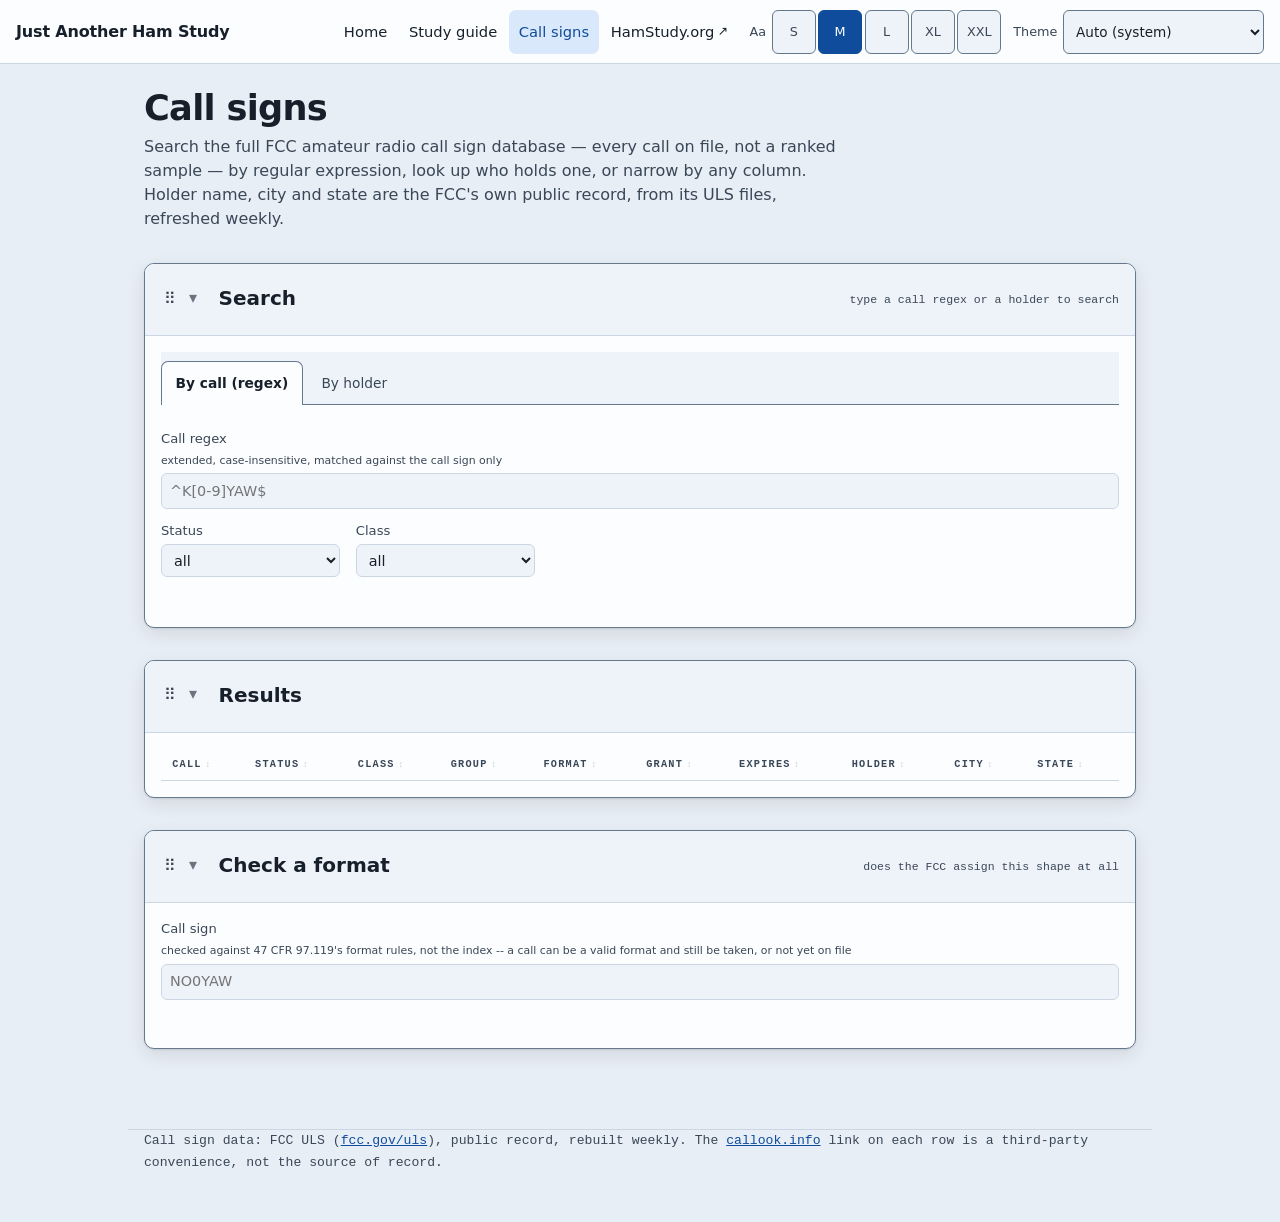
==== callsign.html @ 2bc9beb4 "feat(callsign): the call sign page on ham.tcos.app, searching man.tcos.us Operator, 2026-10-01: the " ====
<!doctype html>
<html lang="en">
<head>
<meta charset="utf-8">
<meta name="viewport" content="width=device-width,initial-scale=1">
<title>Call signs &middot; Just Another Ham Study</title>
<meta name="description" content="Search every US amateur radio call sign the FCC has on file, by regular expression, by holder, or by any column; and check whether a call's format is one the FCC assigns.">
<link rel="canonical" href="https://ham.tcos.app/callsign">
<meta property="og:type" content="website">
<meta property="og:site_name" content="Just Another Ham Study">
<meta property="og:title" content="Call signs &middot; Just Another Ham Study">
<meta property="og:description" content="Search every US amateur radio call sign the FCC has on file, by regular expression, by holder, or by any column; and check whether a call's format is one the FCC assigns.">
<meta property="og:url" content="https://ham.tcos.app/callsign">
<meta property="og:locale" content="en_US">
<meta property="og:image" content="https://ham.tcos.app/og.jpg">
<meta property="og:image:type" content="image/jpeg">
<meta property="og:image:width" content="1200">
<meta property="og:image:height" content="630">
<meta property="og:image:alt" content="Just Another Ham Study: US amateur radio exam study guide, 1,431 questions across the Technician, General and Extra pools">
<meta name="twitter:card" content="summary_large_image">
<meta name="twitter:title" content="Call signs &middot; Just Another Ham Study">
<meta name="twitter:description" content="Search every US amateur radio call sign the FCC has on file, by regular expression, by holder, or by any column; and check whether a call's format is one the FCC assigns.">
<meta name="twitter:image" content="https://ham.tcos.app/og.jpg">
<link rel="stylesheet" href="/css/shell.css">
<link rel="stylesheet" href="/css/ham.css">
<link rel="stylesheet" href="/css/callsign.css">
<script>(function(){var d=document.documentElement;
try{d.setAttribute("data-fs",localStorage.getItem("tc-fs")||"m");
var t=localStorage.getItem("tc-theme");if(t&&t!=="auto"){d.setAttribute("data-theme",{paper:"light",contrast:"light",midnight:"dark",graphite:"dark"}[t]||t);d.setAttribute("data-skin",t);}}catch(e){d.setAttribute("data-fs","m");}})();</script>
</head>
<body>
<header class="top">
  <span class="brand"><a href="/">Just Another Ham Study</a></span>
  <nav aria-label="Main"><a href="/">Home</a><a href="/study.html">Study guide</a><a href="/callsign.html" aria-current="page">Call signs</a><a class="ext" href="https://ham.study" target="_blank" rel="noopener">HamStudy.org</a></nav>
  <div class="fontsize-toggle"><span class="fs-label">Aa</span>
    <button class="fontsize-btn" data-size="s"  type="button" aria-pressed="false">S</button>
    <button class="fontsize-btn" data-size="m"  type="button" aria-pressed="true">M</button>
    <button class="fontsize-btn" data-size="l"  type="button" aria-pressed="false">L</button>
    <button class="fontsize-btn" data-size="xl" type="button" aria-pressed="false">XL</button>
    <button class="fontsize-btn" data-size="xxl" type="button" aria-pressed="false">XXL</button>
  </div>
  <div class="theme-toggle"><label class="fs-label" for="theme-select">Theme</label>
    <select class="theme-select" id="theme-select">
      <option value="auto">Auto (system)</option>
      <option value="light">Light</option>
      <option value="dark">Dark</option>
      <option value="paper">Paper (warm, low glare)</option>
      <option value="contrast">High contrast</option>
      <option value="midnight">Midnight</option>
      <option value="graphite">Graphite</option>
    </select>
  </div>
</header>

<main class="wrap">
  <div>
    <h1>Call signs</h1>
    <p class="lede">Search the full FCC amateur radio call sign database &mdash; every call on file, not a ranked
      sample &mdash; by regular expression, look up who holds one, or narrow by any column. Holder name, city and
      state are the FCC's own public record, from its ULS files, refreshed weekly.</p>
  </div>

  <div class="cards" data-tc-arrange="callsign">
  <section class="card" data-tc-arrange-item="search" data-tc-collapse="callsign-search" id="card-search" aria-labelledby="search-h">
    <header>
      <span class="grip" data-tc-arrange-handle title="Drag to reorder" aria-hidden="true">&#10303;</span>
      <h2 id="search-h" data-tc-collapse-toggle>Search</h2>
      <span class="count" id="cs-count">loading&hellip;</span>
    </header>
    <div class="body" data-tc-collapse-body>
      <div class="tabs cs-modes" role="tablist" aria-label="Search mode">
        <button class="tab" type="button" role="tab" data-mode="call" aria-selected="true" aria-controls="cs-panel-call">By call (regex)</button>
        <button class="tab" type="button" role="tab" data-mode="holder" aria-selected="false" aria-controls="cs-panel-holder">By holder</button>
      </div>
      <div id="cs-panel-call">
        <div class="cs-controls">
          <label class="wide">Call regex <small>extended, case-insensitive, matched against the call sign only</small>
            <input type="search" id="cs-q" placeholder="^K[0-9]YAW$" autocomplete="off" spellcheck="false"
                   aria-describedby="cs-q-error"></label>
          <label>Status <select id="cs-status"><option value="">all</option>
            <option value="A">active</option><option value="C">cancelled</option>
            <option value="E">expired</option><option value="T">terminated</option></select></label>
          <label>Class <select id="cs-class"><option value="">all</option>
            <option value="A">A (novice)</option><option value="G">G (general)</option>
            <option value="T">T (technician)</option><option value="E">E (extra)</option>
            <option value="P">P (advanced)</option></select></label>
        </div>
        <p class="cs-error" id="cs-q-error" role="alert" hidden></p>
      </div>
      <div id="cs-panel-holder" hidden>
        <div class="cs-controls">
          <label class="wide">Name, city or state <small>plain text, case-insensitive, over the whole record</small>
            <input type="text" id="cs-name" placeholder="Twin Cities" autocomplete="off"></label>
        </div>
        <p class="hint">Every column in Results is a filter too (the row above the headings), and a sort (click a
          heading). The filters search the whole index before the 200-row cap, so they find what the first 200
          would have hidden; a filter on its own works without a name.</p>
      </div>
      <p class="cs-fresh" id="cs-fresh"></p>
    </div>
  </section>

  <section class="card" id="card-detail" data-tc-collapse="callsign-detail" aria-labelledby="detail-h" hidden>
    <header>
      <span class="grip" data-tc-arrange-handle title="Drag to reorder" aria-hidden="true">&#10303;</span>
      <h2 id="detail-h" data-tc-collapse-toggle tabindex="-1">Details</h2>
    </header>
    <div class="body cs-detail" data-tc-collapse-body id="cs-detail-body"></div>
  </section>

  <section class="card" data-tc-arrange-item="results" data-tc-collapse="callsign-results" id="card-results" aria-labelledby="results-h">
    <header>
      <span class="grip" data-tc-arrange-handle title="Drag to reorder" aria-hidden="true">&#10303;</span>
      <h2 id="results-h" data-tc-collapse-toggle>Results</h2>
      <span class="count" id="cs-rows-count"></span>
    </header>
    <div class="body" data-tc-collapse-body>
      <div class="table-wrap">
        <table class="tc-table cs-table" id="cs-table" data-tc-table>
          <thead>
            <tr class="cs-filters" id="cs-filters" hidden><td><input type="search" class="cs-f" data-col="call" aria-label="Filter Call" placeholder="K0" autocomplete="off" spellcheck="false"></td><td><select class="cs-f" data-col="status" aria-label="Filter Status"><option value="">all</option><option value="A">active</option><option value="C">cancelled</option><option value="E">expired</option><option value="T">terminated</option></select></td><td><select class="cs-f" data-col="class" aria-label="Filter Class"><option value="">all</option><option value="T">T</option><option value="G">G</option><option value="E">E</option><option value="A">A</option><option value="P">P</option><option value="N">N</option></select></td><td><input type="search" class="cs-f" data-col="group" aria-label="Filter Group" placeholder="A-D" autocomplete="off" spellcheck="false"></td><td><input type="search" class="cs-f" data-col="format" aria-label="Filter Format" placeholder="1x2" autocomplete="off" spellcheck="false"></td><td><input type="search" class="cs-f" data-col="grant" aria-label="Filter Grant" placeholder="2024" autocomplete="off" spellcheck="false"></td><td><input type="search" class="cs-f" data-col="expires" aria-label="Filter Expires" placeholder="2026-1" autocomplete="off" spellcheck="false"></td><td><input type="search" class="cs-f" data-col="name" aria-label="Filter Holder" placeholder="filter" autocomplete="off" spellcheck="false"></td><td><input type="search" class="cs-f" data-col="city" aria-label="Filter City" placeholder="filter" autocomplete="off" spellcheck="false"></td><td><input type="search" class="cs-f" data-col="state" aria-label="Filter State" placeholder="MN" autocomplete="off" spellcheck="false"></td></tr>
            <tr>
            <th>Call</th><th>Status</th><th>Class</th><th>Group</th><th>Format</th>
            <th data-tc-sort="date">Grant</th><th data-tc-sort="date">Expires</th>
            <th>Holder</th><th>City</th><th>State</th>
          </tr></thead>
          <tbody id="cs-rows"></tbody>
        </table>
      </div>
    </div>
  </section>

  <section class="card" data-tc-arrange-item="check" data-tc-collapse="callsign-check" id="card-check" aria-labelledby="check-h">
    <header>
      <span class="grip" data-tc-arrange-handle title="Drag to reorder" aria-hidden="true">&#10303;</span>
      <h2 id="check-h" data-tc-collapse-toggle>Check a format</h2>
      <span class="count">does the FCC assign this shape at all</span>
    </header>
    <div class="body" data-tc-collapse-body>
      <div class="cs-controls">
        <label class="wide">Call sign <small>checked against 47 CFR 97.119's format rules, not the index -- a call
          can be a valid format and still be taken, or not yet on file</small>
          <input type="text" id="cs-check" placeholder="NO0YAW" autocomplete="off"></label>
      </div>
      <p class="cs-check-result" id="cs-check-result" role="status" aria-live="polite"></p>
    </div>
  </section>

  </div>
</main>
<footer class="hint" style="max-width:64rem;margin:0 auto;padding:0 1rem 3rem">Call sign data: FCC ULS
  (<a href="https://www.fcc.gov/uls">fcc.gov/uls</a>), public record, rebuilt weekly. The
  <a href="https://callook.info/">callook.info</a> link on each row is a third-party convenience, not the source of
  record.</footer>
<nav class="tc-jump" id="cs-jump" aria-label="Back to" data-show="false"><button type="button" data-tc-to="group" hidden><span class="tc-jump-l"></span></button><button type="button" data-tc-to="panel" hidden><span class="tc-jump-l"></span></button><button type="button" data-tc-to="top" aria-label="Top of the page"><svg viewBox="0 0 16 16" width="16" height="16" aria-hidden="true" focusable="false"><path d="M3 10l5-5 5 5M3 4h10" fill="none" stroke="currentColor" stroke-width="2" stroke-linecap="round" stroke-linejoin="round"/></svg></button></nav>
<script src="/js/shell.js"></script>
<script src="/js/collapse.js"></script>
<script src="/js/arrange.js"></script>
<script src="/js/table.js"></script>
<script src="/js/links.js"></script>
<script src="/js/callsign-format.js"></script>
<script src="/js/callsign.js"></script>
</body>
</html>
---- css/shell.css ----
/* shell.css -- the shared stylesheet of every TCOS web page: the *.tcos.app apps,
 * view.lab, the tcos.us sites and the media hubs. OWNED by tcos-app; children copy
 * it (see CLAUDE.md, "How a child inherits"), never edit the copy.
 *
 * Status colors are the reserved palette for fills, edges and icons, never
 * themed:  good #0ca30c   warning #fab219   serious #ec835a   critical #d03b3b
 * Text that states a status wears the matching -ink token instead (7:1 on its
 * chip), and the icon and label always ride with it, so a status color never
 * carries meaning alone.
 */

/* Light is the base set. Every color is a token, so all three theme states
 * (explicit light, explicit dark, and the unstamped system default) resolve as
 * a complete set rather than half of one.
 *
 * Readability is the design brief, and it is measured, not eyeballed --
 * tests/test_contrast.py computes the WCAG ratio for every pair below in both
 * themes and fails under target:
 *   body text     >= 7:1   (--ink, --muted, --accent on their surfaces)
 *   UI text       >= 4.5:1 (chips, button labels, tags)
 *   borders/icons >= 3:1   (--edge on every surface it divides)
 * Off-white on off-black, never #fff on #000. Light and dark are two designs:
 * dark lifts its surfaces by lightness and softens the ink, it is not the
 * light theme inverted. --rule is a hairline inside a card (decorative);
 * --edge is what draws a component's boundary, so it carries the 3:1.
 * --bg < --surface < --sunk is the page, the card, the pill on the card. */
:root{
  --bg:#e8eef5; --surface:#fbfdff; --sunk:#eef3f9; --ink:#17202a; --muted:#3a4757;
  --rule:#ccd6e2; --edge:#66788c; --accent:#0f4c9c; --accent-soft:#d9e8fa; --on-accent:#fbfdff;
  --good:#0ca30c; --warning:#fab219; --serious:#ec835a; --critical:#d03b3b;
  --good-ink:#0a5c0a; --warning-ink:#6b4700; --serious-ink:#7c3210; --critical-ink:#921f1f;
  --good-bg:#e3f2e3; --warning-bg:#fbf1da; --serious-bg:#fbeae3; --critical-bg:#f8e3e3;
  --shadow:0 1px 2px rgba(27,33,40,.10),0 6px 18px rgba(27,33,40,.10);
  --fs:16px;
}
@media (prefers-color-scheme:dark){
  :root:not([data-theme="light"]){
    --bg:#0c1116; --surface:#171e26; --sunk:#0f151b; --ink:#e3e8ed; --muted:#a9b6c2;
    --rule:#2b3947; --edge:#6a7b8c; --accent:#8bbcf0; --accent-soft:#163049; --on-accent:#0c1116;
    --good-ink:#5fd35f; --warning-ink:#f2b93b; --serious-ink:#f6a683; --critical-ink:#f79f9f;
    --good-bg:#12291b; --warning-bg:#2a2413; --serious-bg:#2c1d16; --critical-bg:#2c1717;
    --shadow:0 1px 2px rgba(0,0,0,.5),0 6px 18px rgba(0,0,0,.45);
  }
}
:root[data-theme="dark"]{
  --bg:#0c1116; --surface:#171e26; --sunk:#0f151b; --ink:#e3e8ed; --muted:#a9b6c2;
  --rule:#2b3947; --edge:#6a7b8c; --accent:#8bbcf0; --accent-soft:#163049; --on-accent:#0c1116;
  --good-ink:#5fd35f; --warning-ink:#f2b93b; --serious-ink:#f6a683; --critical-ink:#f79f9f;
  --good-bg:#12291b; --warning-bg:#2a2413; --serious-bg:#2c1d16; --critical-bg:#2c1717;
  --shadow:0 1px 2px rgba(0,0,0,.5),0 6px 18px rgba(0,0,0,.45);
}
/* Named themes. [data-theme] stays light or dark (the base every component and
 * child app already keys on); [data-skin] restates only the core tokens, so a
 * skin needs no per-component rules. Status colors keep their base. */
:root[data-skin="paper"]{
  --bg:#ece3d0; --surface:#faf5e8; --sunk:#f3ead6; --ink:#2a2318; --muted:#54473a;
  --rule:#d6c9ae; --edge:#75634c; --accent:#7a3410; --accent-soft:#ecdcbf; --on-accent:#faf5e8;
}
:root[data-skin="contrast"]{
  --bg:#f2f2f2; --surface:#fdfdfd; --sunk:#e9e9e9; --ink:#0a0a0a; --muted:#252525;
  --rule:#8c8c8c; --edge:#333333; --accent:#0a2f80; --accent-soft:#d5def5; --on-accent:#fdfdfd;
}
:root[data-skin="midnight"]{
  --bg:#070b1a; --surface:#101830; --sunk:#0a1024; --ink:#e6ecff; --muted:#adb9db;
  --rule:#25325a; --edge:#7183b3; --accent:#93b7ff; --accent-soft:#1a2a55; --on-accent:#070b1a;
}
:root[data-skin="graphite"]{
  --bg:#181a1d; --surface:#24272b; --sunk:#1b1d20; --ink:#e6e8ea; --muted:#adb2b8;
  --rule:#383c42; --edge:#7d858e; --accent:#72d4cb; --accent-soft:#1f3b39; --on-accent:#181a1d;
}
:root[data-fs="s"]{--fs:14px}  :root[data-fs="m"]{--fs:16px}
:root[data-fs="l"]{--fs:18px}  :root[data-fs="xl"]{--fs:21px}
:root[data-fs="xxl"]{--fs:25px}
*{box-sizing:border-box}
/* `hidden` is a state, not a style: an author rule that sets display would
 * otherwise beat the UA's [hidden]{display:none}. */
[hidden]{display:none!important}
html{font-size:var(--fs)}
body{margin:0;background:var(--bg);color:var(--ink);font:1rem/1.5 system-ui,-apple-system,"Segoe UI",Roboto,sans-serif;-webkit-font-smoothing:antialiased;font-variant-numeric:slashed-zero}
/* The zero is always slashed, in every font everywhere. font-variant-numeric does not merge:
   any rule that sets it must repeat slashed-zero, and form controls do not inherit it. */
input,select,textarea,button{font-family:inherit;font-variant-numeric:slashed-zero}
.mono{font-family:ui-monospace,SFMono-Regular,"SF Mono",Menlo,Consolas,monospace;font-variant-numeric:tabular-nums slashed-zero}
/* header ------------------------------------------------------------------ */
.top{position:sticky;top:0;z-index:20;background:var(--surface);border-bottom:1px solid var(--rule);
     display:flex;align-items:center;gap:.75rem;padding:.6rem 1rem;flex-wrap:wrap}
.brand{font-weight:600;letter-spacing:-.01em;margin-right:auto;display:flex;align-items:baseline;gap:.5rem}
.brand a{text-decoration:none;color:inherit}
.brand small{color:var(--muted);font-weight:400;font-size:.78em}
.top nav{display:flex;gap:.15rem}
.top nav a{color:var(--ink);text-decoration:none;padding:.3rem .6rem;border-radius:7px;font-size:.92rem}
.top nav a:hover,.top nav a:focus-visible,.top nav a[aria-current="page"]{background:var(--accent-soft);color:var(--accent)}
.top nav a.ext::after{content:"\2197";margin-left:.25em;font-size:.85em}
@media (max-width:30rem){.top nav{flex-wrap:wrap}}
/* Small screens: the header is a brand and a menu button; nav, text size and theme fold
   into the panel. shell.js adds .tc-menu (and the button), so with no script it all stays visible. */
.menu-btn{display:none}
@media (max-width:40rem){
  .top.tc-menu .menu-btn{display:inline-flex;align-items:center;justify-content:center;min-width:44px;min-height:44px;
    background:var(--sunk);border:1px solid var(--edge);color:var(--ink);border-radius:8px;font:inherit;font-size:1.25rem;line-height:1;cursor:pointer}
  .top.tc-menu .menu-btn[aria-expanded="true"]{background:var(--accent-soft);color:var(--accent)}
  .top.tc-menu:not([data-open]) > :not(.brand):not(.menu-btn){display:none}
  .top.tc-menu[data-open] > nav,.top.tc-menu[data-open] > .fontsize-toggle,.top.tc-menu[data-open] > .theme-toggle{flex:1 1 100%}
  .top.tc-menu[data-open] > nav{flex-direction:column}
  .top.tc-menu[data-open] > .fontsize-toggle{flex-wrap:wrap}
  .top.tc-menu[data-open]{max-height:100vh;max-height:100dvh;overflow-y:auto}
}
.theme-select{background:var(--sunk);border:1px solid var(--edge);color:var(--ink);border-radius:6px;padding:.22rem .5rem;font:inherit;font-size:.85rem;min-height:44px;cursor:pointer}
.fontsize-toggle,.theme-toggle{display:flex;gap:.15rem;align-items:center}
.fontsize-btn,.theme-btn{background:var(--sunk);border:1px solid var(--edge);color:var(--muted);
  border-radius:6px;padding:.22rem .45rem;font-size:.8rem;cursor:pointer;font-family:inherit}
.fontsize-btn[aria-pressed="true"],.theme-btn[aria-pressed="true"]{background:var(--accent);border-color:var(--accent);color:var(--on-accent)}
.fs-label{color:var(--muted);font-size:.8rem;margin-right:.2rem}
.wrap{max-width:64rem;margin:0 auto;padding:1.5rem 1rem 5rem;display:flex;flex-direction:column;gap:2rem}
h1{font-size:clamp(1.6rem,3.5vw,2.2rem);line-height:1.15;margin:0;letter-spacing:-.02em;text-wrap:balance}
/* Three levels, each visibly a step from the next: panel h2 > group h3/h4 > pill label. */
h2{font-size:1.25rem;line-height:1.3;margin:0 0 .2rem;text-wrap:balance}
.lede{color:var(--muted);margin:.4rem 0 0;max-width:42rem}
/* Reading measure: prose stops at ~70 characters, left-aligned, never justified. */
.card .body p,.card .body li,.lede{max-width:70ch;text-align:left}
p{margin:0}
a{color:var(--accent)}
code{font-family:ui-monospace,monospace;font-size:.86em;background:var(--sunk);padding:.1em .36em;border-radius:4px}
/* status chips -- ICON + LABEL, never color alone --------------------------- */
.chip{display:inline-flex;align-items:center;gap:.32rem;font-family:ui-monospace,monospace;
      font-size:.72rem;letter-spacing:.06em;text-transform:uppercase;font-weight:600;
      padding:.2rem .5rem;border-radius:999px;white-space:nowrap}
.chip.good{color:var(--good-ink);background:var(--good-bg)}
.chip.warning{color:var(--warning-ink);background:var(--warning-bg)}
.chip.serious{color:var(--serious-ink);background:var(--serious-bg)}
.chip.critical{color:var(--critical-ink);background:var(--critical-bg)}
/* A state that is correct and is not a status: a stopped template is not a
 * fault, so it must not borrow a status color to say so. */
.chip.neutral{color:var(--muted);background:var(--sunk)}
/* Flex, not grid: a grid cannot stretch a short last row, so ten tiles at a card
   width of seven left the second row two-thirds empty (inv.lab, 2026-09-30). Each
   tile grows to fill its row. */
.stats{display:flex;flex-wrap:wrap;gap:1px;
       background:var(--rule);border:1px solid var(--edge);border-radius:10px;overflow:hidden}
.stat{background:var(--surface);padding:.9rem 1rem;display:flex;flex-direction:column;gap:.15rem;flex:1 1 8rem;min-width:8rem}
.stat b{font-family:ui-monospace,monospace;font-size:1.7rem;font-weight:600;line-height:1;letter-spacing:-.03em;font-variant-numeric:tabular-nums slashed-zero}
.stat span{font-family:ui-monospace,monospace;font-size:.64rem;letter-spacing:.13em;text-transform:uppercase;color:var(--muted)}
.stat.is-good b{color:var(--good-ink)} .stat.is-critical b{color:var(--critical-ink)} .stat.is-warning b{color:var(--warning-ink)}
/* A zero is present, not loud: an empty state should not read like a live one. */
.stat.is-empty b,.stat.is-empty span{opacity:.45}
.card{background:var(--surface);border:1px solid var(--edge);border-radius:10px;box-shadow:var(--shadow);overflow:hidden}
.card>header{padding:.75rem 1rem;border-bottom:1px solid var(--rule);background:var(--sunk);
             display:flex;align-items:baseline;gap:.6rem;flex-wrap:wrap}
.card>header .count{margin-left:auto;font-family:ui-monospace,monospace;font-size:.72rem;color:var(--muted)}
.card .body{padding:1rem;display:flex;flex-direction:column;gap:.9rem}
.tbl{overflow-x:auto}
table{border-collapse:collapse;width:100%;font-size:.9rem}
th,td{text-align:left;padding:.5rem .7rem;border-bottom:1px solid var(--rule);vertical-align:top}
thead th{font-family:ui-monospace,monospace;font-size:.64rem;letter-spacing:.12em;text-transform:uppercase;color:var(--muted);font-weight:600}
tbody tr:last-child td{border-bottom:0}
footer{border-top:1px solid var(--rule);padding-top:1rem;color:var(--muted);
       font-family:ui-monospace,monospace;font-size:.72rem;line-height:1.7}
:focus-visible{outline:3px solid var(--accent);outline-offset:2px;border-radius:4px}
@media(prefers-reduced-motion:reduce){*{transition:none!important;animation:none!important}}
.tabs{display:flex;gap:.25rem;padding:.55rem 1rem 0;border-bottom:1px solid var(--edge);background:var(--sunk)}
.tab{font:inherit;font-size:.86rem;color:var(--muted);background:none;cursor:pointer;
     border:1px solid transparent;border-bottom:0;border-radius:7px 7px 0 0;
     padding:.4rem .85rem;margin-bottom:-1px}
.tab:hover{color:var(--ink)}
/* The selected tab is the one joined to the panel below it. That join is the
 * cue, so the state does not rest on color alone -- aria-selected carries it
 * for anything that is not looking at pixels. */
.tab[aria-selected="true"]{background:var(--surface);border-color:var(--edge);color:var(--ink);font-weight:600}
.bar{display:flex;align-items:center;gap:.6rem;flex-wrap:wrap}
.bar .btn{margin-left:auto}
.btn{font:inherit;font-size:.9rem;font-weight:600;background:var(--accent);color:var(--on-accent);
     border:1px solid var(--accent);border-radius:7px;padding:.42rem 1rem;cursor:pointer}
.btn:disabled{opacity:.55;cursor:progress}
.hint{color:var(--muted);font-size:.82rem;margin:0}
kbd{font-family:ui-monospace,monospace;font-size:.78em;background:var(--sunk);
    border:1px solid var(--edge);border-bottom-width:2px;border-radius:4px;padding:.05em .35em}
.muted{color:var(--muted)}

.cards{display:flex;flex-direction:column;gap:2rem}
.skip{position:absolute;left:-999px}
.skip:focus{left:1rem;top:.5rem;z-index:30;background:var(--surface);padding:.4rem .7rem;border-radius:6px}

/* Touch targets: every button-like control is at least 44 x 44 CSS px
 * (WCAG 2.5.5), so it can be hit with a thumb and not just a pointer. */
.btn,.tab,.fontsize-btn,.theme-btn,.top nav a{min-height:44px;min-width:44px;display:inline-flex;align-items:center;justify-content:center}
.top nav a{justify-content:flex-start}
.tab{padding-top:0;padding-bottom:0}
[data-tc-collapse-head]{min-height:44px;display:flex;align-items:center;gap:.4em}

/* components: collapse, arrange, table, freshness --------------------------
 * The library/js components ship their own behavior CSS; this is the page's half
 * (how they sit in the shell). One accent hue for every control affordance;
 * status colors stay reserved for status. */
/* arrange: the cards live in their own container so a drop onto container
 * padding cannot land a card past the page footer. */
.cards{display:flex;flex-direction:column;gap:2rem}
.grip{font-family:ui-monospace,monospace;color:var(--muted);font-size:1rem;line-height:1;
      padding:.1rem .2rem;border-radius:5px;align-self:center}
.grip:hover,.grip:focus-visible{color:var(--accent);background:var(--accent-soft)}
.card>header h2[data-tc-collapse-head],.new>header h2[data-tc-collapse-head]{
  cursor:pointer;border-radius:5px;padding:0 .2rem;margin-left:-.2rem}
.card>header h2[data-tc-collapse-head]:hover,.new>header h2[data-tc-collapse-head]:hover{color:var(--accent)}
/* A collapsed card is a header and nothing else -- the rule under it would
 * be drawing a line beneath empty space. */
[data-tc-collapsed="true"]>header{border-bottom:0}
.tc-collapse-marker{color:var(--accent)}

/* Status echoed on the card's left edge. Set ONLY on a card whose header
 * already carries the matching icon+label chip -- see the block comment. */
.card.is-good{border-left:4px solid var(--good)}
.card.is-warning{border-left:4px solid var(--warning)}
.card.is-serious{border-left:4px solid var(--serious)}
.card.is-critical{border-left:4px solid var(--critical)}

/* table: sort + search. Everything is client-side over rows already in the
 * DOM -- see view/README.md for why there is no server and no cache. */
.card-tools{display:flex;align-items:center;gap:.6rem;flex-wrap:wrap;
            padding:.7rem 1rem;border-bottom:1px solid var(--rule);background:var(--surface)}
.card-tools input[type="search"]{flex:1 1 14rem;min-width:9rem;font:inherit;font-size:.86rem;
  background:var(--sunk);color:var(--ink);border:1px solid var(--edge);border-radius:7px;
  padding:.35rem .6rem}
.card-tools input[type="search"]:focus-visible{border-color:var(--accent)}
.card-tools .count{font-family:ui-monospace,monospace;font-size:.72rem;color:var(--muted);white-space:nowrap}
.card-tools .hint{font-size:.72rem;color:var(--muted)}
thead th[data-tc-sortable]{color:var(--muted)}
thead th[aria-sort="ascending"],thead th[aria-sort="descending"]{color:var(--accent)}

/* Freshness: how old is what you are reading, and can you get back to the
 * source. One card per page, last, generated by build.sh -- never authored,
 * because a hand-typed timestamp is wrong the moment the page is rebuilt. */
.fresh-card{border-left:4px solid var(--rule)}
.fresh-card .body{padding:.7rem 1rem}
.fresh dl{display:grid;grid-template-columns:auto 1fr;gap:.3rem .9rem;margin:0;
          font-family:ui-monospace,monospace;font-size:.76rem}
.fresh dt{color:var(--muted);text-transform:uppercase;letter-spacing:.08em;font-size:.68rem}
.fresh dd{margin:0;color:var(--ink);overflow-wrap:anywhere}
.fresh dd.none{color:var(--muted);font-style:italic;font-family:inherit}

/* print / Save as PDF: the page as it looks on screen minus the controls. */
@page{margin:12mm}
/* flip card ---------------------------------------------------------------
 * A card with two faces, front and back, in one grid cell, so the card is as tall as its
 * taller face and a grid of them never reflows on a flip. The hidden face is
 * visibility:hidden, so it cannot take focus. shell.js (TC.flip) sets data-flipped.
 *   <li class="tc-flip" data-flipped="false"><div class="tc-flip-in">
 *     <div class="tc-face tc-front"><button class="tc-flipbtn" data-tc-flip>...</button></div>
 *     <div class="tc-face tc-back"><button class="tc-backq" data-tc-flip>...</button>...</div>
 *   </div></li>
 * .tc-fit makes the card only as tall as the face showing. --fam colors the left edge. */
.tc-flip{list-style:none;perspective:1200px;scroll-margin-top:5rem}
.tc-flip.is-jumped{outline:3px solid var(--accent);outline-offset:2px;border-radius:8px}
.tc-flip-in{display:grid;transition:transform .3s;transform-style:preserve-3d}
.tc-flip[data-flipped="true"] .tc-flip-in{transform:rotateY(180deg)}
.tc-face{grid-area:1/1;backface-visibility:hidden;-webkit-backface-visibility:hidden;text-align:left;
  border:1px solid var(--edge);border-left:5px solid var(--fam,var(--accent));border-radius:8px;background:var(--surface);
  padding:.6rem .85rem;font:inherit;color:inherit;transition:visibility 0s .15s}
.tc-front{display:flex;flex-direction:column;gap:.5rem;cursor:pointer;line-height:1.4;font-size:.95rem}
.tc-flipbtn{all:unset;box-sizing:border-box;display:block;cursor:pointer}
.tc-flipbtn:focus-visible{outline:3px solid var(--accent);outline-offset:2px}
.tc-front .tc-flip-cue{margin-top:auto}
.tc-front:hover,.tc-backq:hover .tc-flip-cue{border-color:var(--accent)}
.tc-flip-cue{display:block;margin-top:.4rem;font-size:.8rem;color:var(--accent);font-weight:600}
.tc-back{transform:rotateY(180deg);display:flex;flex-direction:column;gap:.5rem;background:var(--sunk)}
.tc-backq{all:unset;box-sizing:border-box;display:block;cursor:pointer;font-size:.85rem;line-height:1.4;color:var(--muted)}
.tc-backq:focus-visible{outline:3px solid var(--accent);outline-offset:2px}
.tc-flip[data-flipped="false"] .tc-back,.tc-flip[data-flipped="true"] .tc-front{visibility:hidden}
@media (prefers-reduced-motion:reduce){.tc-flip-in,.tc-face{transition:none}}
@media print{
  .tc-flip-in{transform:none!important}
  .tc-face{grid-area:auto;transform:none;visibility:visible!important;position:static!important;break-inside:avoid;margin-bottom:.3rem}
  .tc-flip-in{display:block}.tc-flip-cue{display:none}
}
.tc-fit .tc-flip-in{position:relative}
.tc-fit[data-flipped="false"] .tc-back,.tc-fit[data-flipped="true"] .tc-front{position:absolute;top:0;left:0;right:0}
.tc-fit .tc-front .tc-flip-cue{margin-top:.15rem}

/* way back ------------------------------------------------------------------
 * A small pill fixed to the corner that names what is above the reader and scrolls
 * back to it. shell.js (TC.wayback.init) fills and shows it. */
.tc-jump{position:fixed;right:max(12px,env(safe-area-inset-right));bottom:max(12px,env(safe-area-inset-bottom));z-index:15;display:flex;
  max-width:calc(100vw - 24px);border:1px solid var(--edge);border-radius:999px;overflow:hidden;
  background:color-mix(in srgb,var(--surface) 90%,transparent);-webkit-backdrop-filter:blur(8px);backdrop-filter:blur(8px);
  box-shadow:0 2px 12px rgba(0,0,0,.2);opacity:.9;transition:opacity .2s,transform .2s,visibility 0s}
.tc-jump:hover,.tc-jump:focus-within{opacity:1}
.tc-jump[data-show="false"]{opacity:0;visibility:hidden;transform:translateY(10px);pointer-events:none;transition:opacity .2s,transform .2s,visibility 0s .2s}
.tc-jump button{all:unset;box-sizing:border-box;cursor:pointer;display:flex;align-items:center;gap:.4rem;min-height:44px;min-width:44px;
  padding:0 .8rem;font:600 .85rem/1 inherit;color:var(--ink);justify-content:center}
.tc-jump button[hidden],.tc-jump a[hidden]{display:none}
/* "link here": an anchor, so it opens, drags and right-click copies like any link */
.tc-jump a.tc-jump-here{box-sizing:border-box;display:flex;align-items:center;justify-content:center;gap:.4rem;min-height:44px;min-width:44px;
  padding:0 .7rem;color:var(--ink);text-decoration:none;border-left:1px solid var(--edge);font:600 .85rem/1 inherit}
.tc-jump a.tc-jump-here:hover{color:var(--accent);background:var(--sunk)}
.tc-jump a.tc-jump-here:focus-visible{outline:3px solid var(--accent);outline-offset:-3px}
.tc-jump a.tc-jump-here[data-said]{color:var(--good-ink)}
.tc-jump-said:empty{display:none}
/* A linked heading lands below the sticky header, not under it. */
h2[id],h3[id],h4[id],summary[id],[data-tc-collapse-toggle][id],section[id],article[id],[data-tc-collapse][id]{scroll-margin-top:4.75rem}
.tc-jump button+button{border-left:1px solid var(--edge)}
.tc-jump button:hover{color:var(--accent);background:var(--sunk)}
.tc-jump button:focus-visible{outline:3px solid var(--accent);outline-offset:-3px}
.tc-jump-l{max-width:11rem;overflow:hidden;text-overflow:ellipsis;white-space:nowrap}
.tc-jump-l::before{content:"\2191\00a0";color:var(--accent)}
@media (max-width:40rem){.tc-jump-l{max-width:38vw}.tc-jump[data-has-group="true"] [data-tc-to="panel"]{display:none}}
@media (prefers-reduced-motion:reduce){.tc-jump,.tc-jump[data-show="false"]{transition:none}}
@media print{.tc-jump{display:none!important}}

/* dock ----------------------------------------------------------------------
 * A bar that rides the bottom edge of the screen while its section is on screen (a
 * primary action and a status line, e.g. Score and "12 / 35 answered"). It must come
 * after the content it serves; position:sticky needs the card around it not to clip. */
.tc-dock{position:sticky;bottom:max(8px,env(safe-area-inset-bottom));z-index:14;display:flex;align-items:center;justify-content:space-between;gap:.75rem;
  margin-top:.8rem;padding:.5rem .5rem .5rem .9rem;border:1px solid var(--edge);border-radius:999px;background:color-mix(in srgb,var(--surface) 88%,transparent);
  -webkit-backdrop-filter:blur(8px);backdrop-filter:blur(8px);box-shadow:0 4px 18px rgba(0,0,0,.18)}
.tc-dock[hidden]{display:none}
.tc-dock-n{font-size:.85rem;color:var(--muted)}
.tc-dock .btn{min-height:44px;min-width:6rem}
.card:has(.tc-dock){overflow:visible}
body:has(.tc-dock:not([hidden])) .tc-jump{bottom:calc(max(8px,env(safe-area-inset-bottom)) + 76px)}
@media print{.tc-dock{display:none!important}}

@media print{
  html,body{-webkit-print-color-adjust:exact;print-color-adjust:exact}
  /* Paper by default. A page whose own export promises "the PDF looks like the
     screen" (view.lab's PDF button) opts out with <html data-tc-print="theme">
     and keeps the reader's theme, dark included. */
  :root:not([data-tc-print="theme"]),:root[data-theme]:not([data-tc-print="theme"]){--bg:#fff;--surface:#fff;--sunk:#f3f3f3;--ink:#000;--muted:#333;--edge:#555;--accent:#0b3a70}
  body{font-size:11pt;line-height:1.4}
  .top,.grip,.tc-collapse-marker,.card-tools input,.card-tools .hint{display:none!important}
  [data-tc-collapse][data-tc-collapsed='true'] [data-tc-collapse-body]{display:block!important}
  [data-tc-collapse][data-tc-collapsed='true'] .body[data-tc-collapse-body]{display:flex!important}
  .wrap{max-width:none;padding:0}
  .card{box-shadow:none}
  .tbl{overflow:visible}
  tr,.stat,figure,img,svg{break-inside:avoid}
  .card>header{break-after:avoid}
  thead{display:table-header-group}
  img,svg{max-width:100%;height:auto}
}
---- css/ham.css ----
/* ham.css -- what only this app adds on top of the shared shell (css/shell.css). */
.credit{max-width:64rem;margin:0 auto;padding:0 1rem 3rem}
.credit p+p{margin-top:.5rem}
---- css/callsign.css ----
/* callsign.css -- the call sign page (ported from fleet-ops view/src/ham/callsign.html) */
body{font-variant-numeric:slashed-zero}
  .mono,.cs-table td,.cs-table th{font-variant-numeric:tabular-nums slashed-zero}
  .cs-controls{display:grid;grid-template-columns:repeat(auto-fit,minmax(11rem,1fr));gap:.7rem 1rem;margin-bottom:.7rem}
  .cs-controls label{display:flex;flex-direction:column;gap:.25rem;font-size:.82rem;color:var(--muted)}
  .cs-controls label.wide{grid-column:1/-1}
  .cs-controls input[type="search"],.cs-controls input[type="text"],.cs-controls select{font:inherit;font-size:.9rem;
    padding:.4rem .5rem;color:var(--ink);background:var(--sunk);border:1px solid var(--rule);border-radius:6px;
    font-variant-numeric:slashed-zero}
  .cs-controls input[aria-invalid="true"]{border-color:var(--critical);outline:1px solid var(--critical)}
  .cs-modes{padding:.55rem 0 0;margin:0 0 .6rem}
  .cs-error{color:var(--critical);font-family:ui-monospace,monospace;font-size:.85rem;margin:.3rem 0 0}
  .cs-call{background:none;border:0;padding:0;font-size:1em;font-weight:700;color:var(--accent);cursor:pointer;
    font-family:ui-monospace,monospace;text-align:left}
  .cs-call:hover,.cs-call:focus-visible{text-decoration:underline}
  .table-wrap{overflow-x:auto}
  /* By holder: one filter per column, above the sortable headings */
  .cs-filters td{padding:.3rem .35rem;border-bottom:1px solid var(--rule);background:var(--sunk)}
  .cs-filters input,.cs-filters select{width:100%;min-width:4.5rem;min-height:36px;font:inherit;font-size:.8rem;
    padding:.2rem .4rem;border:1px solid var(--edge);border-radius:6px;background:var(--surface);color:var(--ink)}
  .cs-filters input:focus-visible,.cs-filters select:focus-visible{outline:2px solid var(--accent);outline-offset:1px}
  .cs-detail dl{display:grid;grid-template-columns:max-content 1fr;gap:.2rem .8rem;margin:.4rem 0 0}
  .cs-detail dt{color:var(--muted);font-family:ui-monospace,monospace;font-size:.72rem;text-transform:uppercase;
    letter-spacing:.06em;padding-top:.15rem}
  .cs-detail dd{margin:0}
  .cs-links{display:flex;flex-wrap:wrap;gap:.6rem;margin-top:.6rem}
  .cs-check-result{margin:.4rem 0 0}
  .cs-fresh{color:var(--muted);font-size:.82rem;margin:.5rem 0 0}
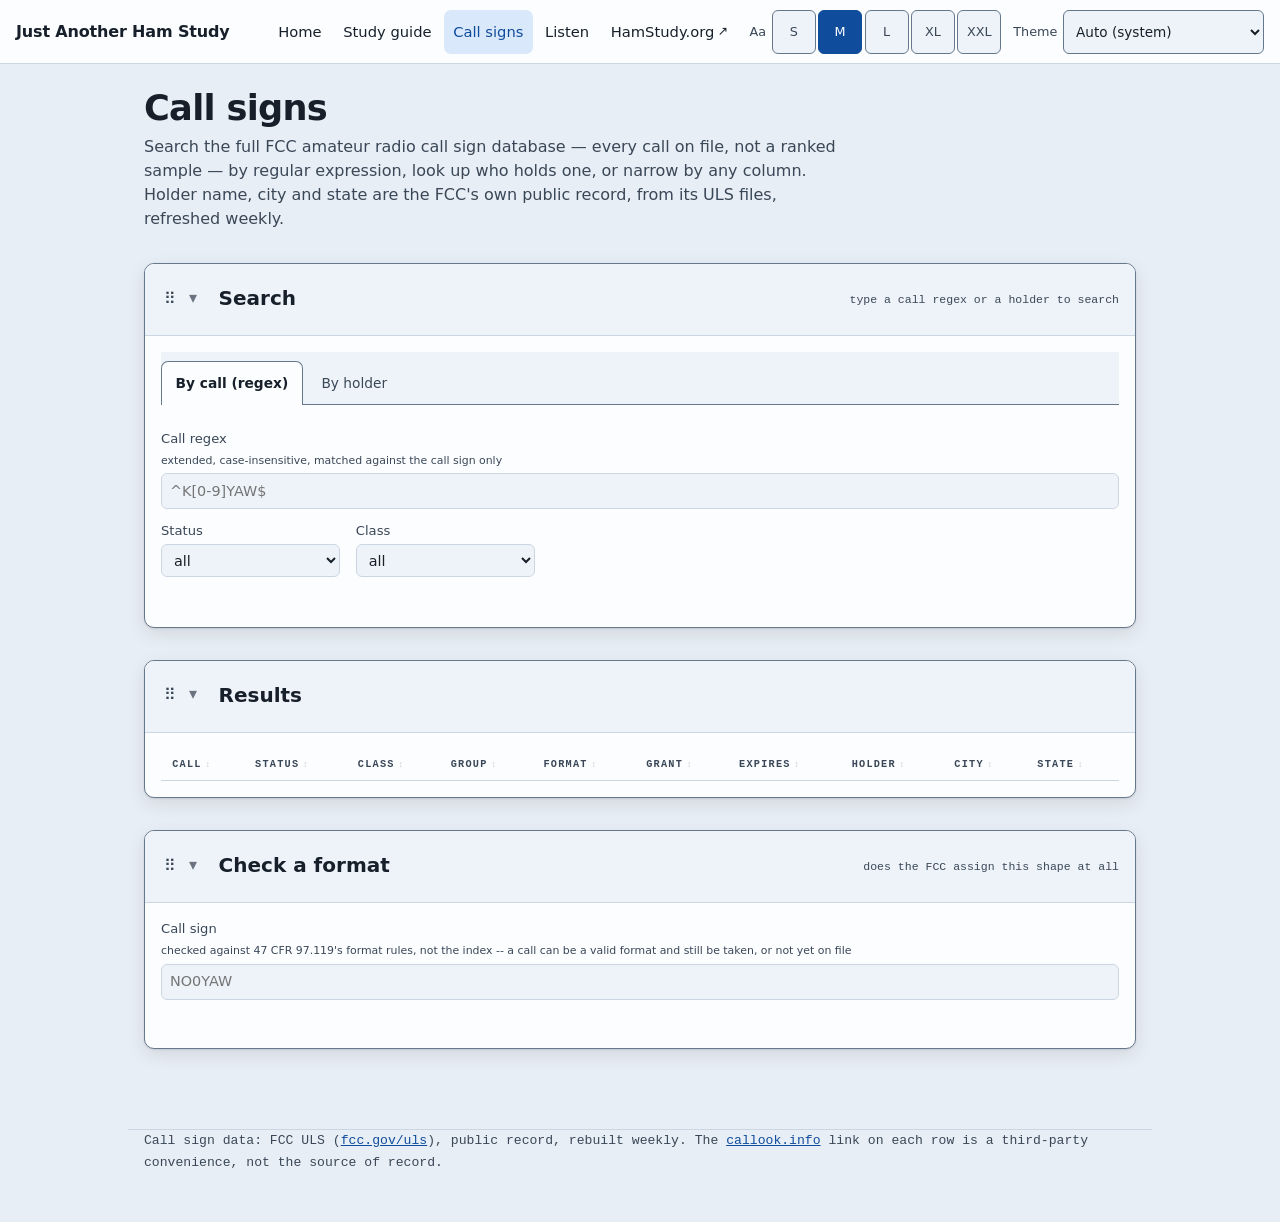
==== commit f6da5447: "feat(listen): the spoken answer albums, playable with the guide -- a Listen page, a pill beside the " ====
--- a/callsign.html
+++ b/callsign.html
@@ -31,7 +31,7 @@
 <body>
 <header class="top">
   <span class="brand"><a href="/">Just Another Ham Study</a></span>
-  <nav aria-label="Main"><a href="/">Home</a><a href="/study.html">Study guide</a><a href="/callsign.html" aria-current="page">Call signs</a><a class="ext" href="https://ham.study" target="_blank" rel="noopener">HamStudy.org</a></nav>
+  <nav aria-label="Main"><a href="/">Home</a><a href="/study.html">Study guide</a><a href="/callsign.html" aria-current="page">Call signs</a><a href="/listen.html">Listen</a><a class="ext" href="https://ham.study" target="_blank" rel="noopener">HamStudy.org</a></nav>
   <div class="fontsize-toggle"><span class="fs-label">Aa</span>
     <button class="fontsize-btn" data-size="s"  type="button" aria-pressed="false">S</button>
     <button class="fontsize-btn" data-size="m"  type="button" aria-pressed="true">M</button>
